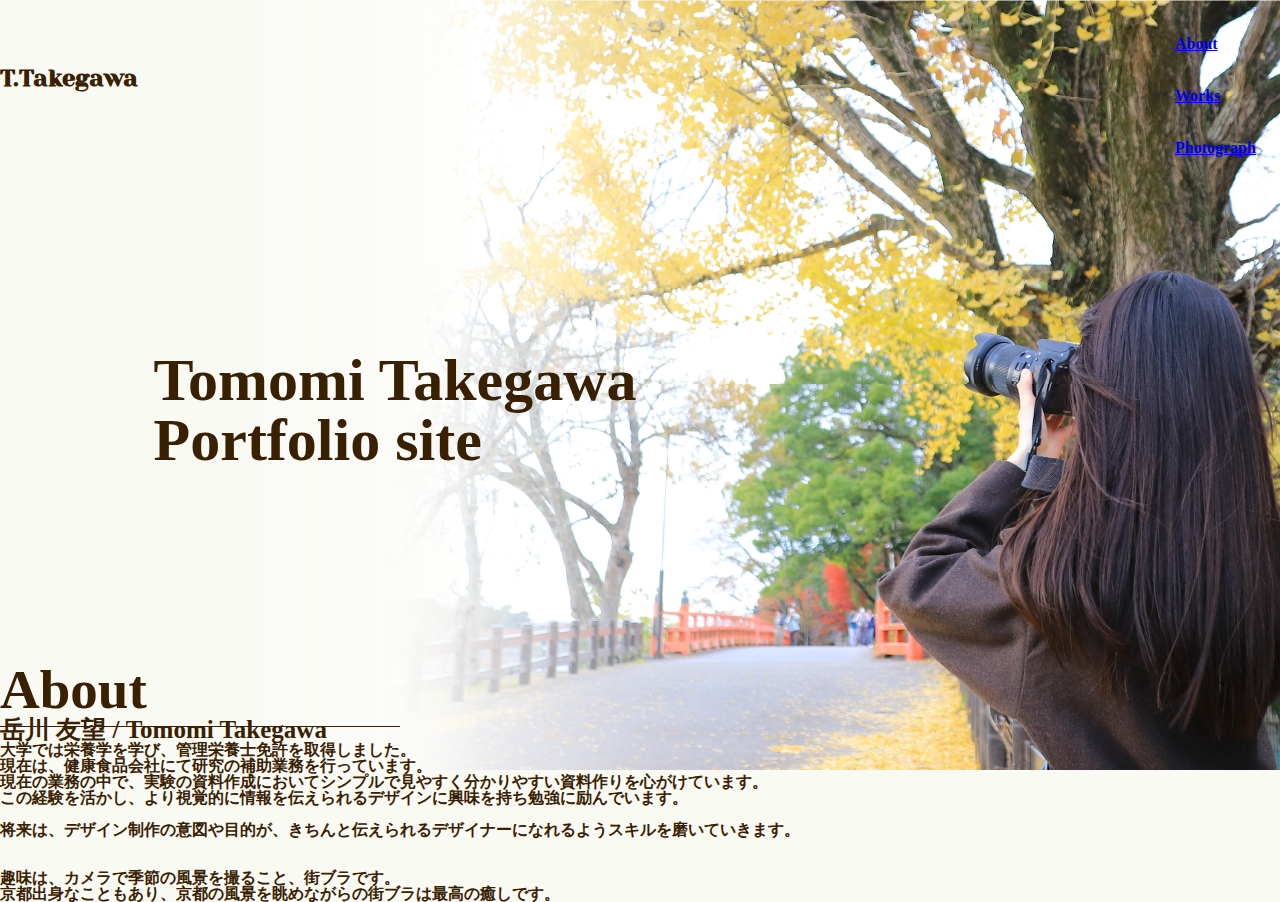
==== portfolio_takegawa/index.html @ a5653e6d "ポートフォリオ1" ====
<!DOCTYPE html>
<html lang="ja">

<head>
    <meta charset="UTF-8">
    <meta name="viewport" content="width=device-width, initial-scale=1.0">
    <title>portfolio</title>
    <link rel="stylesheet" href="css/common.css">
    <link rel="stylesheet" href="css/style.css">

</head>

<body>
    <header>
        <div class="header_wrap">
            <div class="header_logo">T.Takegawa</div>
            <nav class="pc_nav">
                <ul>
                    <li><a href="about.html">About</a></li>
                    <li><a href="works.html">Works</a></li>
                    <li><a href="photograph.html">Photograph</a></li>
                </ul>
            </nav>
        </div>


        <div><img src="images/top.png" alt="ファーストビュー"></div>

        <h1>Tomomi Takegawa<br>
            Portfolio site</h1>
    </header>

    <main>
        <div class="about">
            <section class="section">
                <h2 class="heading">About</h2>
            </section>

            <h3>岳川 友望 / Tomomi Takegawa</h3>
            <p class="about_read">大学では栄養学を学び、管理栄養士免許を取得しました。<br>
                現在は、健康食品会社にて研究の補助業務を行っています。<br>
                現在の業務の中で、実験の資料作成においてシンプルで見やすく分かりやすい資料作りを心がけています。<br>
                この経験を活かし、より視覚的に情報を伝えられるデザインに興味を持ち勉強に励んでいます。<br>
                <br>
                将来は、デザイン制作の意図や目的が、きちんと伝えられるデザイナーになれるようスキルを磨いていきます。<br>
                <br>
                <br>
                趣味は、カメラで季節の風景を撮ること、街ブラです。<br>
                京都出身なこともあり、京都の風景を眺めながらの街ブラは最高の癒しです。
            </p>
        </div>

    </main>

    <footer>

    </footer>


</body>

</html>
---- portfolio_takegawa/css/common.css ----
@charset "utf-8";
@import url("https://fonts.googleapis.com/css2?family=Shippori+Mincho:wght@600;800&family=Yeseva+One&display=swap");

/* cssリセット */

/*利用するタグによってこちらの内容は増やす*/

html,
body,
head,
h1,
h2,
h3,
p,
dl,
dt,
dd,
ul,
li {
  margin: 0;
  padding: 0;
  line-height: 1;
  /*デフォルトの文字色、font-familyを予め当てておく*/
  color: #392100;
  font-family: "游明朝", YuMincho, "Hiragino Mincho ProN W3",
    "ヒラギノ明朝 ProN W3", "Hiragino Mincho ProN", "HG明朝E", "ＭＳ Ｐ明朝",
    "ＭＳ 明朝", serif;
  font-feature-settings: "palt";
}
---- portfolio_takegawa/css/style.css ----
@charset "utf-8";

@media screen and (max-width: 767px) {
  .header_logo {
    display: block;
    padding: 10px;
  }
}

/* 共通 */
body {
  background: #fafaf5;
  font-family: "Shippori Mincho", serif;
  font-weight: 600;
}

/* ヘッダー */
.header_wrap {
  display: flex;
  justify-content: space-between;
  align-items: center;
  position: absolute;
  top: 0;
  left: 0;
  width: 100%;
  box-sizing: border-box;
}

.header_logo {
  font-family: "Yeseva One", cursive;
  font-size: 24px;
}

.pc_nav {
  display: flex;
  justify-content: flex-end;
}

.pc_nav ul li {
  display: flex;
  min-width: 105px;
  font-size: 16px;
  color: #392100;
  margin-top: 36px;
  list-style: none;
  margin-left: 36px;
}

h1 {
  /*font-size: 30px, 9vw, 60px;*/
  font-size: 60px;
  font-weight: 800;
  margin-top: -33%;
  margin-right: 15%;
  margin-bottom: 15%;
  margin-left: 12%;
}

/*main*/
.section {
  position: relative;
}

h2 {
  font-size: 55px;
  font-weight: 800;
  position: relative;
  max-width: 1300px;
  margin: 40px auto 0;
}
h2::before {
  content: "";
  position: absolute;
  bottom: -10px;
  left: 400px;
  display: block;
  width: 50vw;
  transform: translateX(-100%);
  height: 1px;
  background: #392100;
}

h3 {
  font-size: 25px;
}

.about_read {
  font-size: 16px;
}
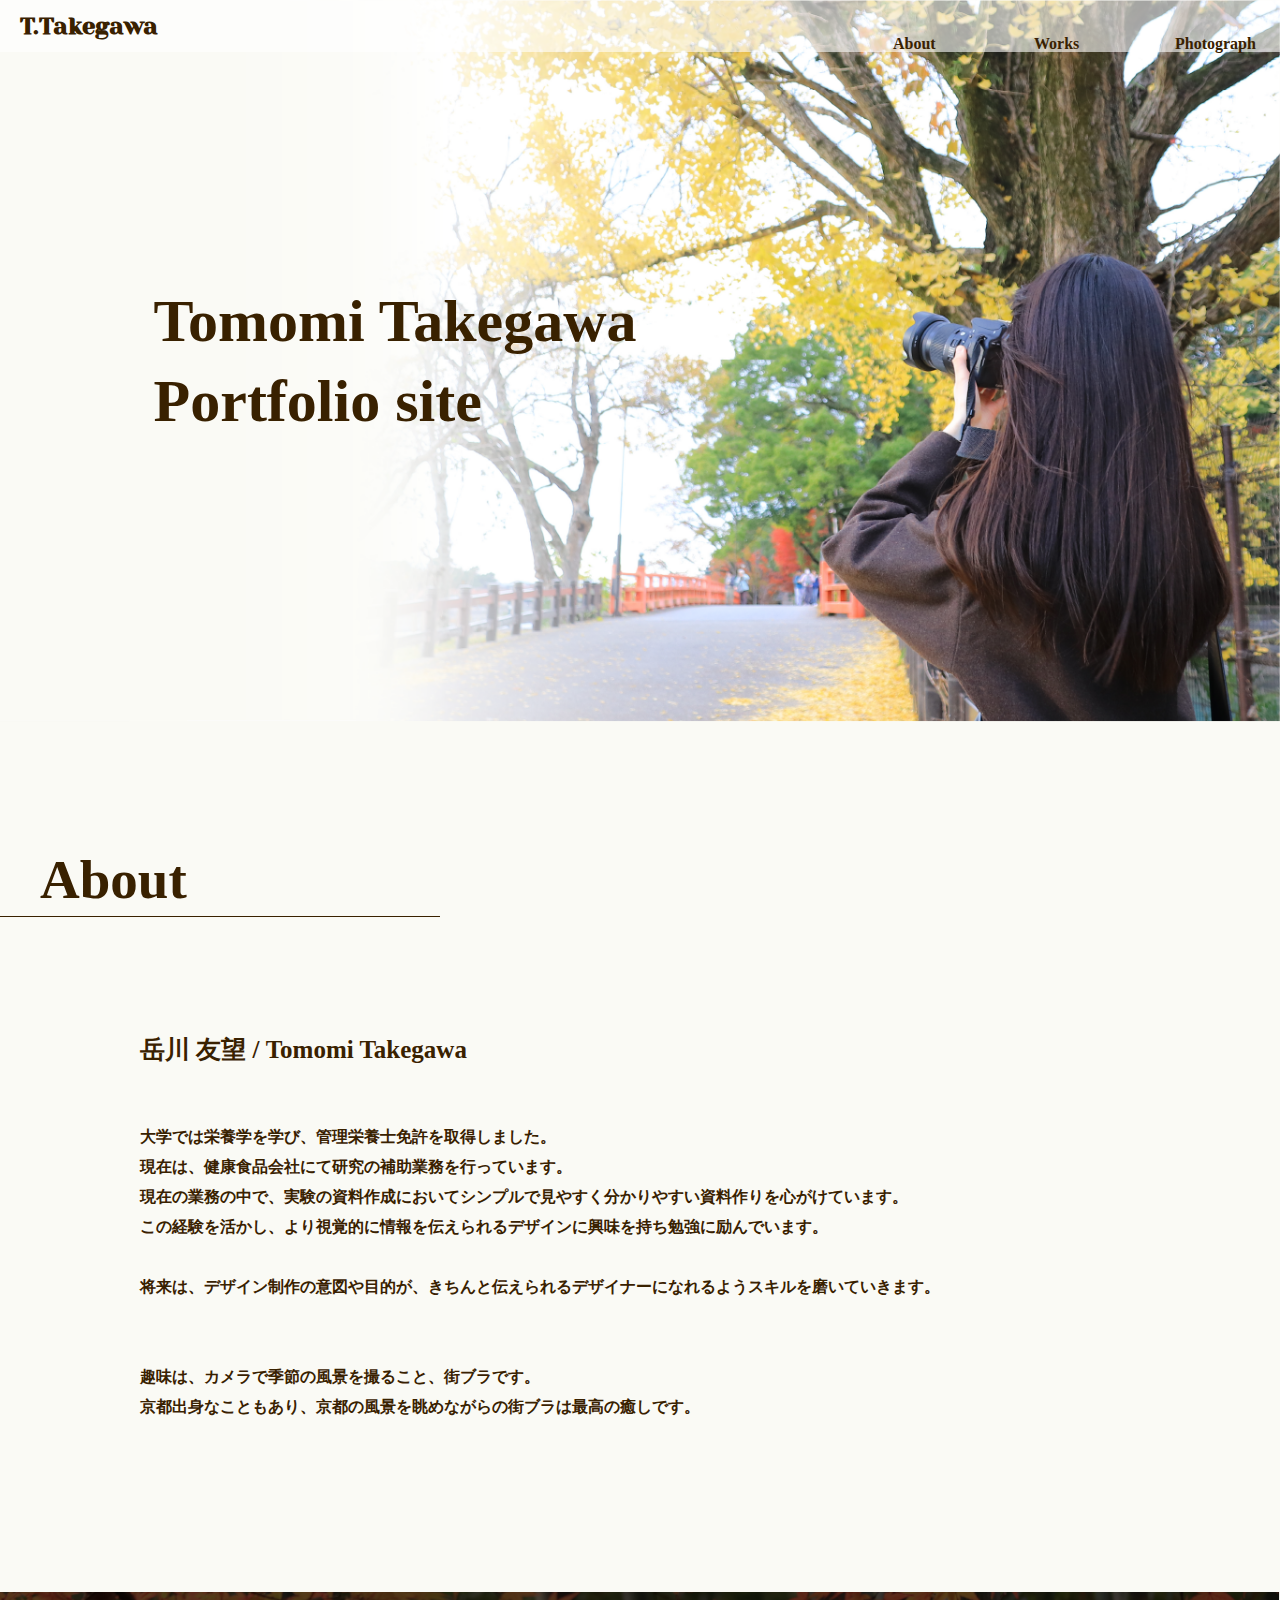
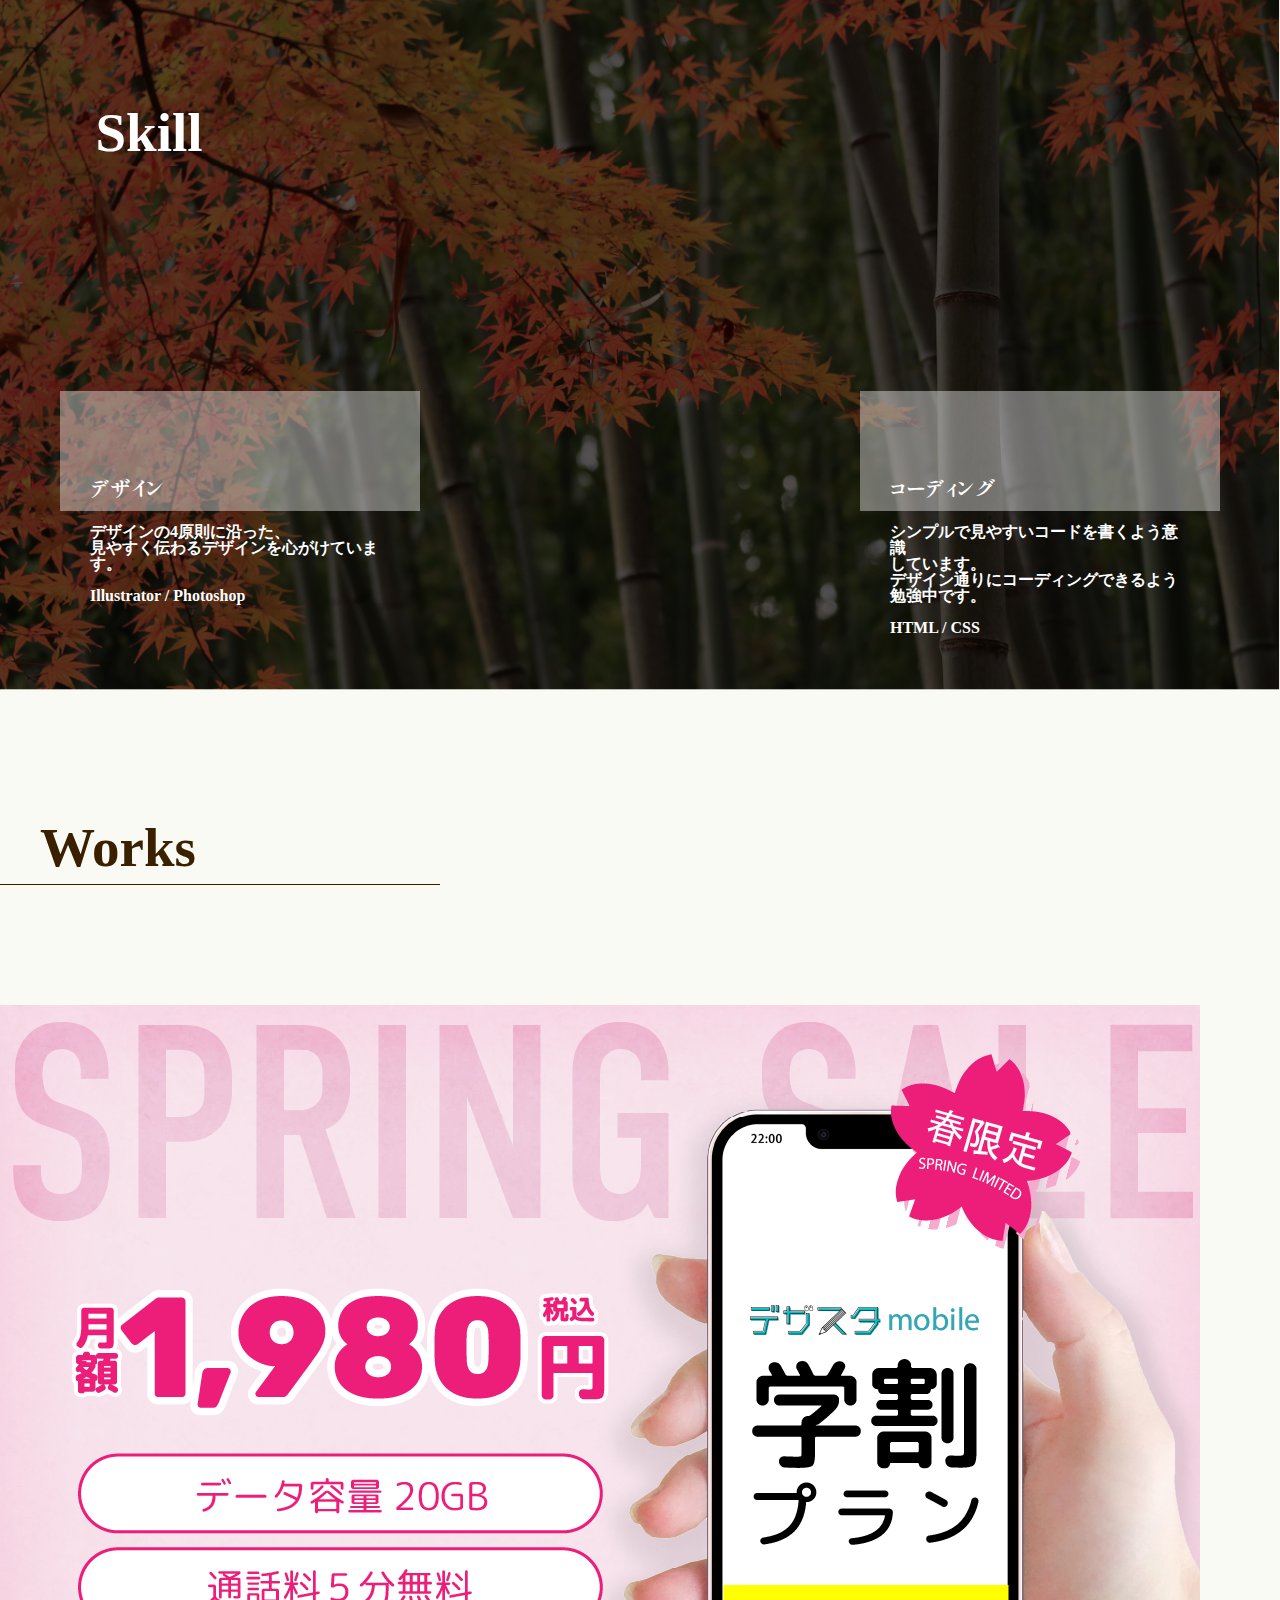
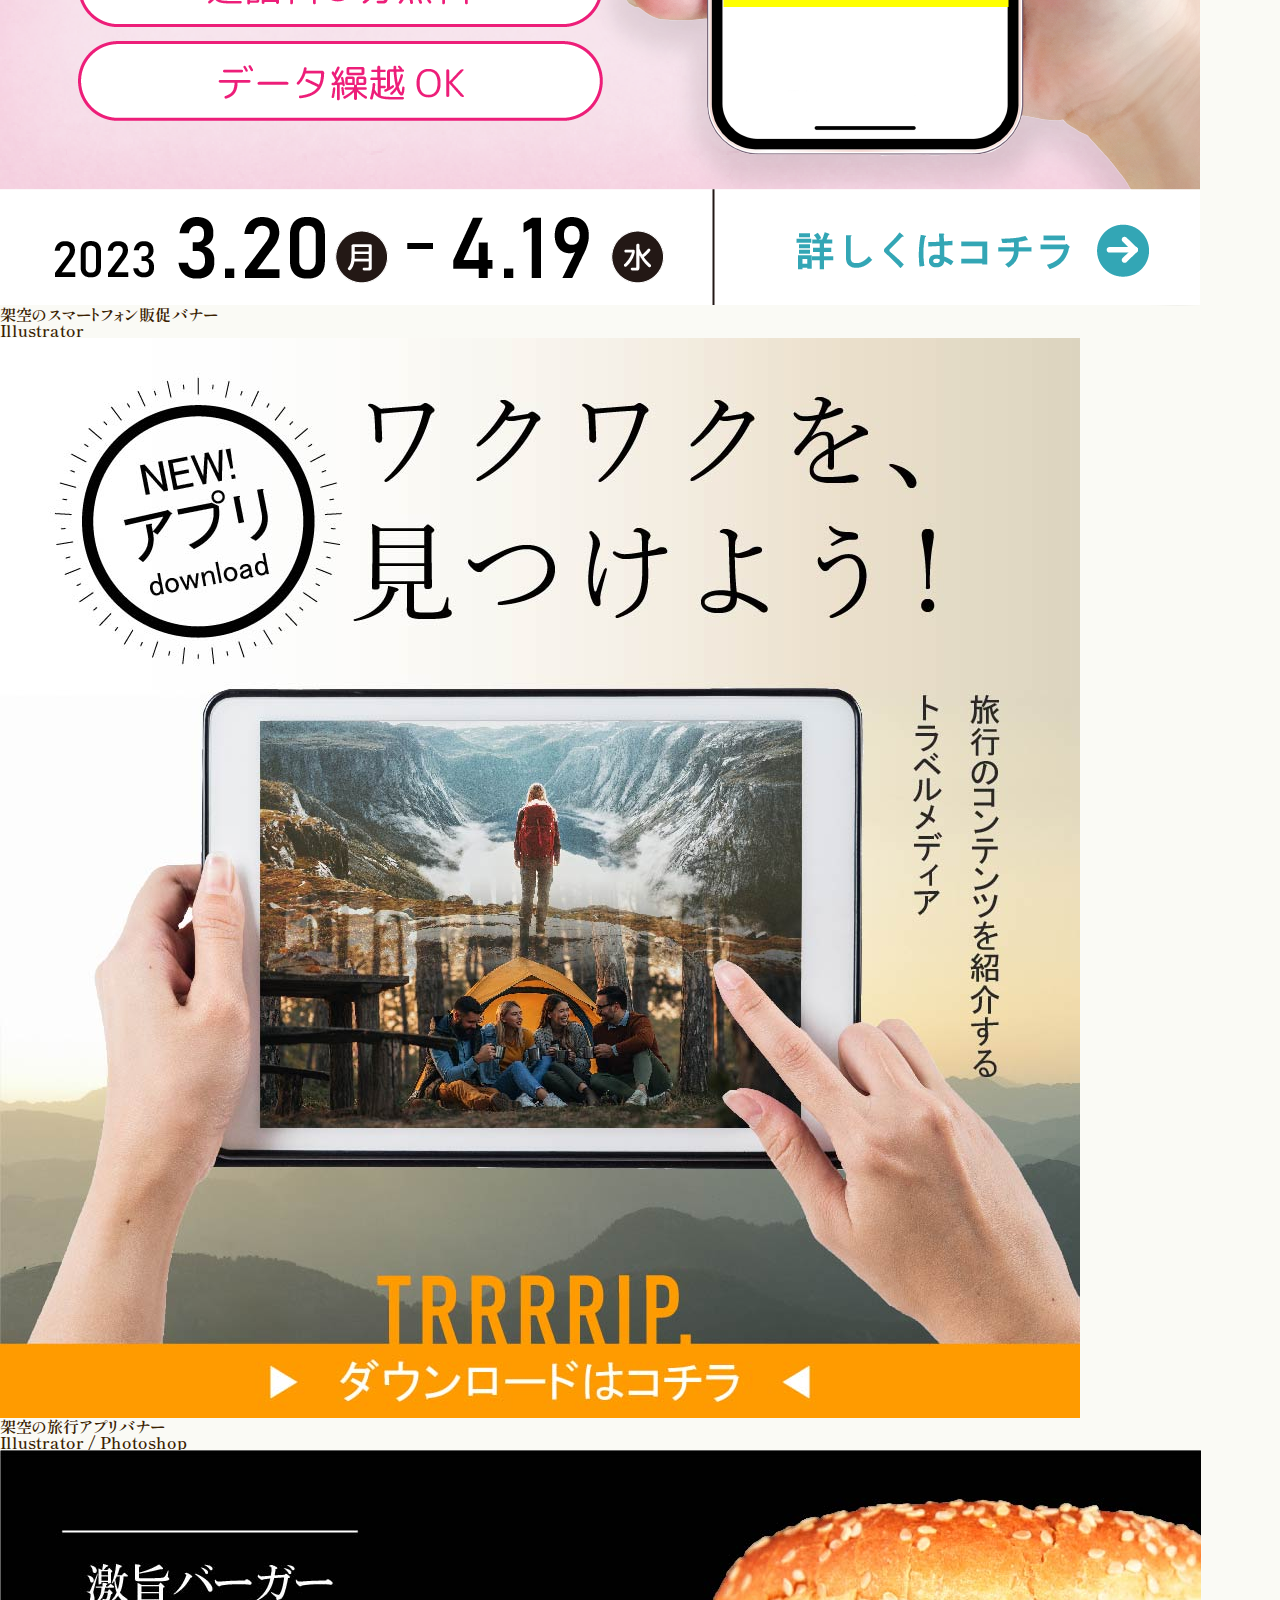
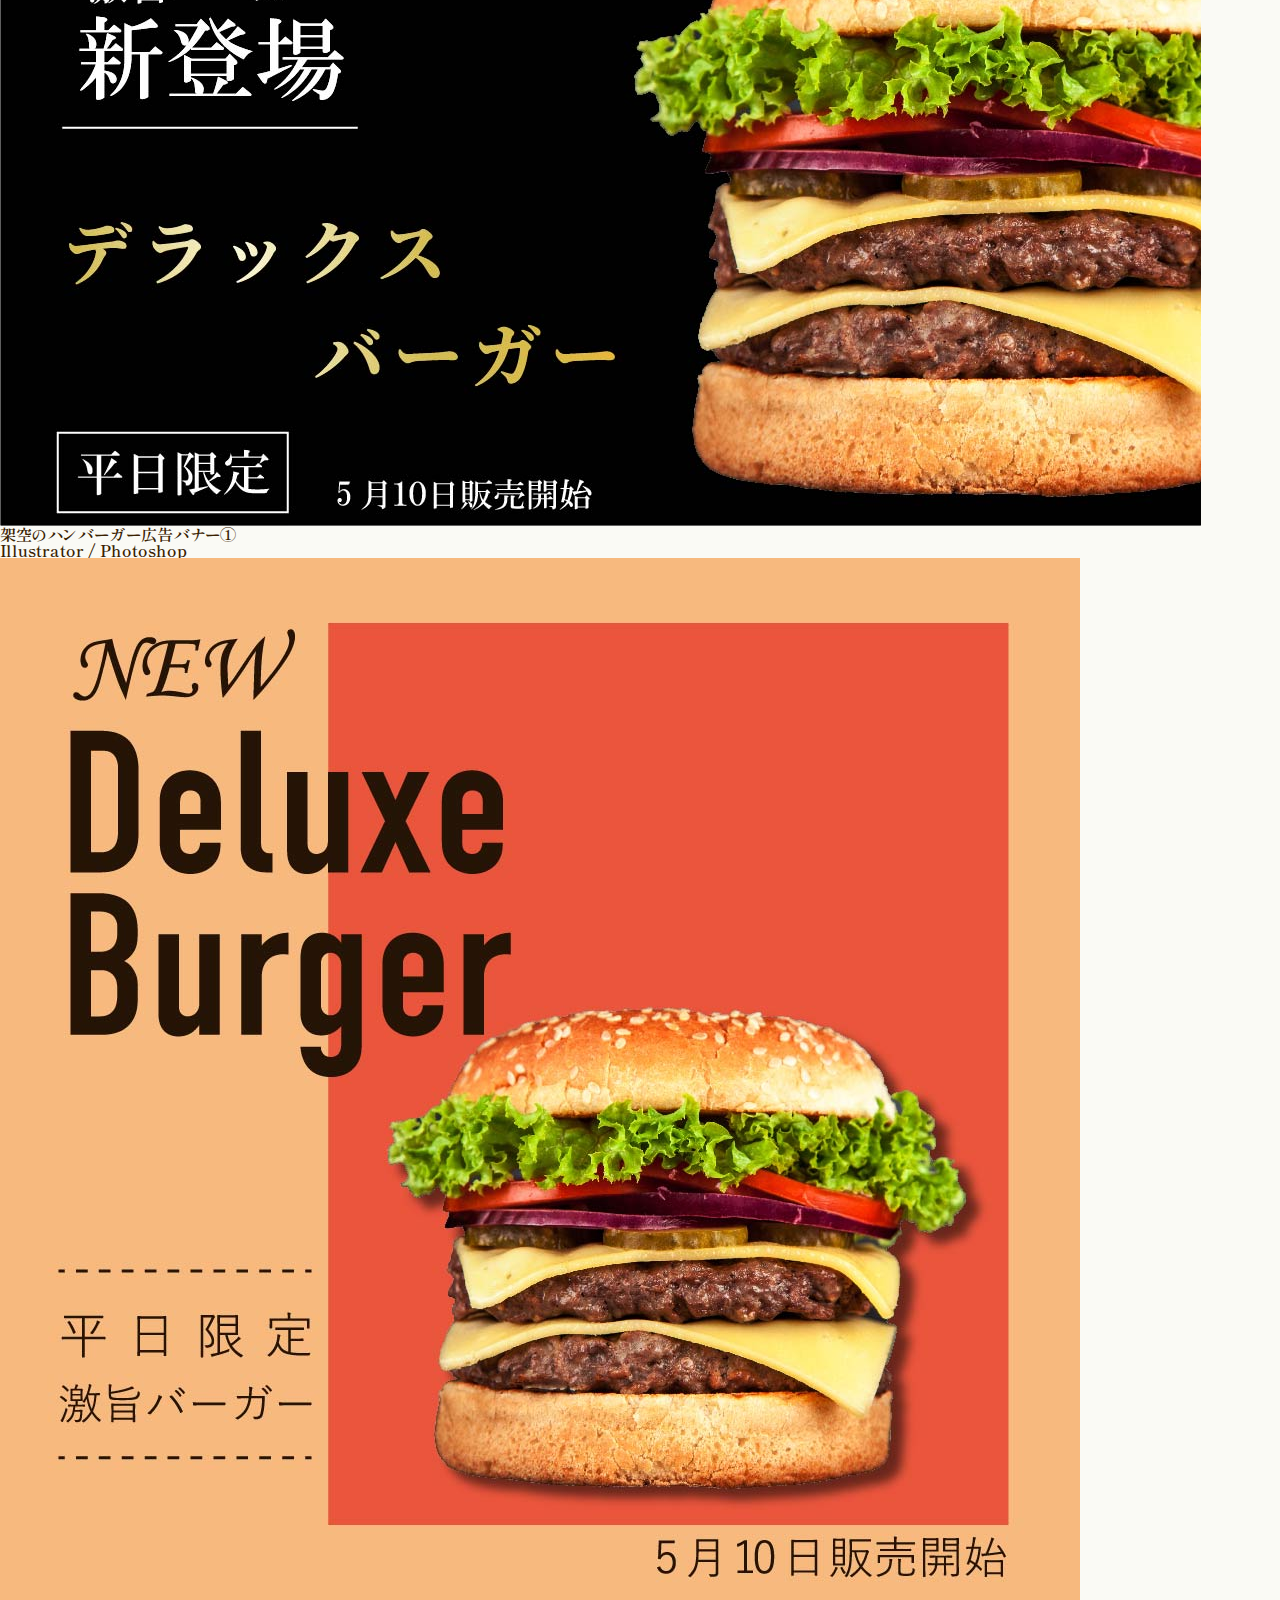
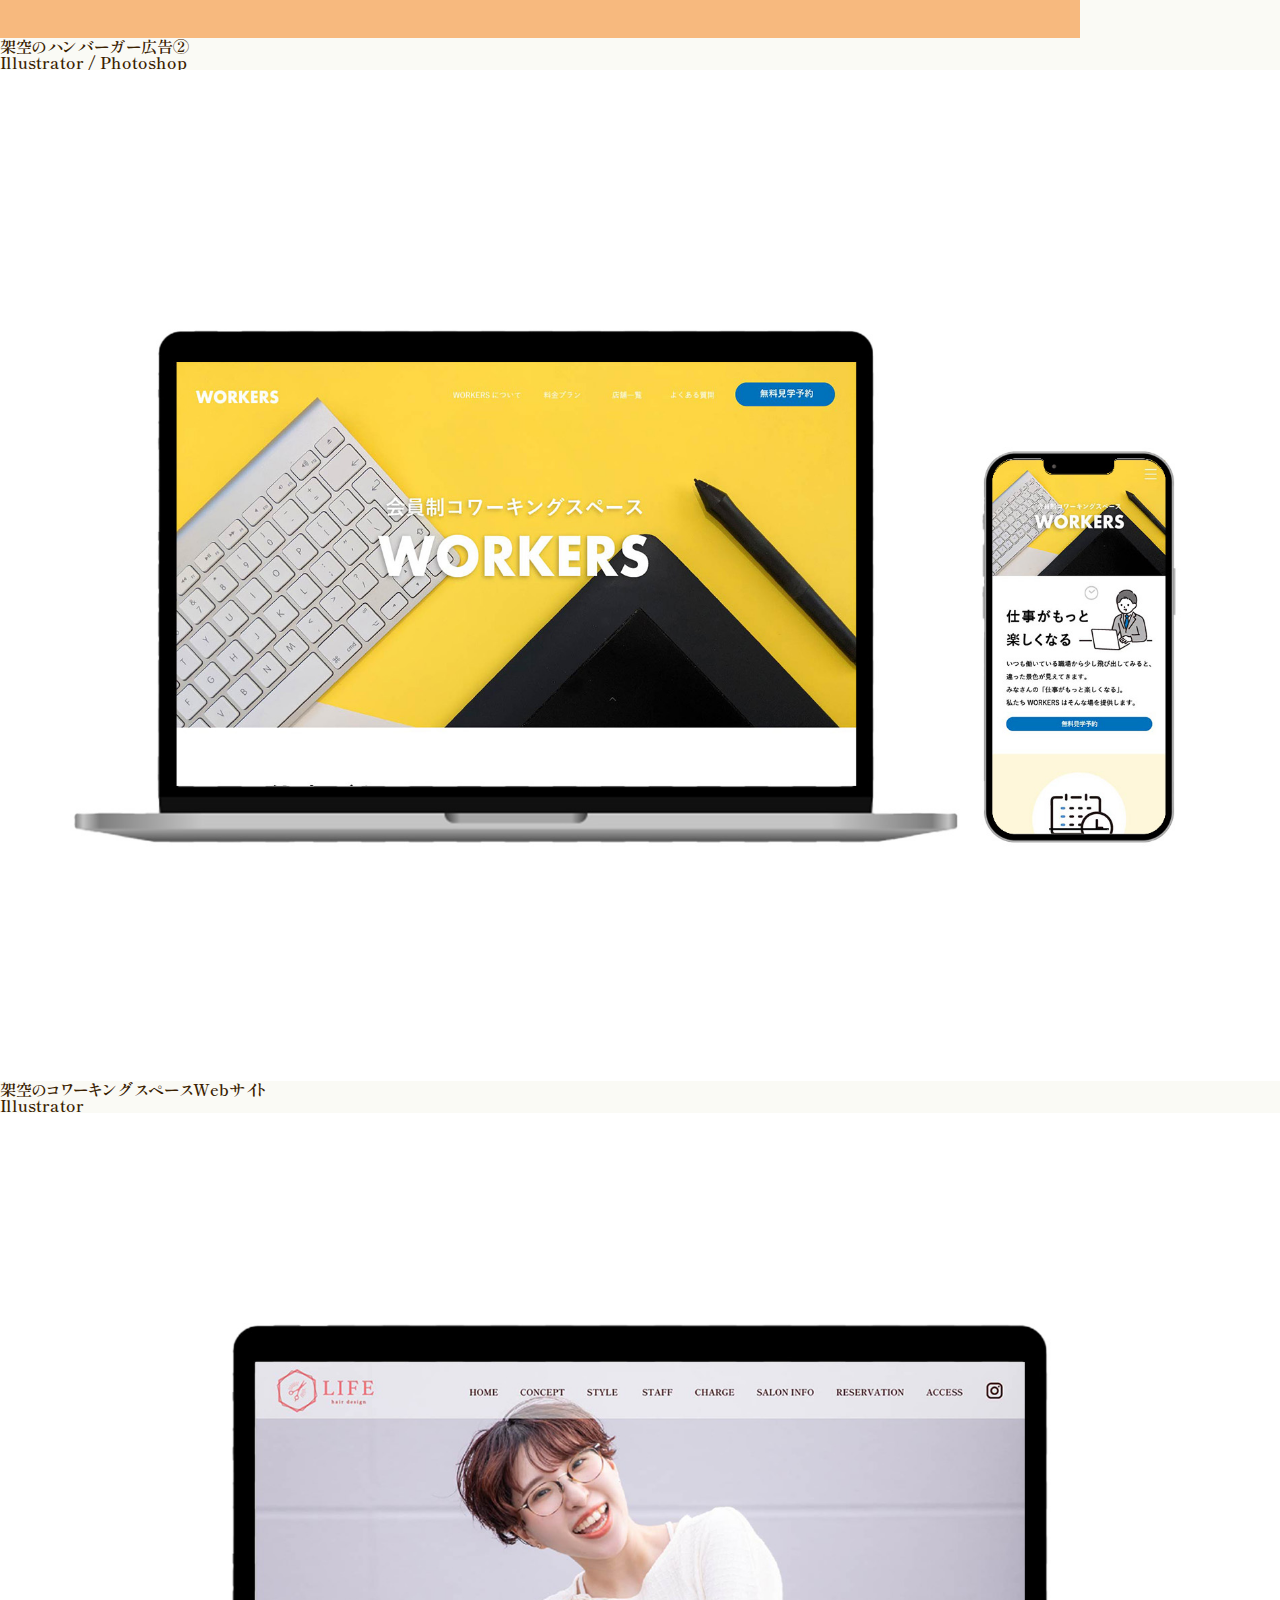
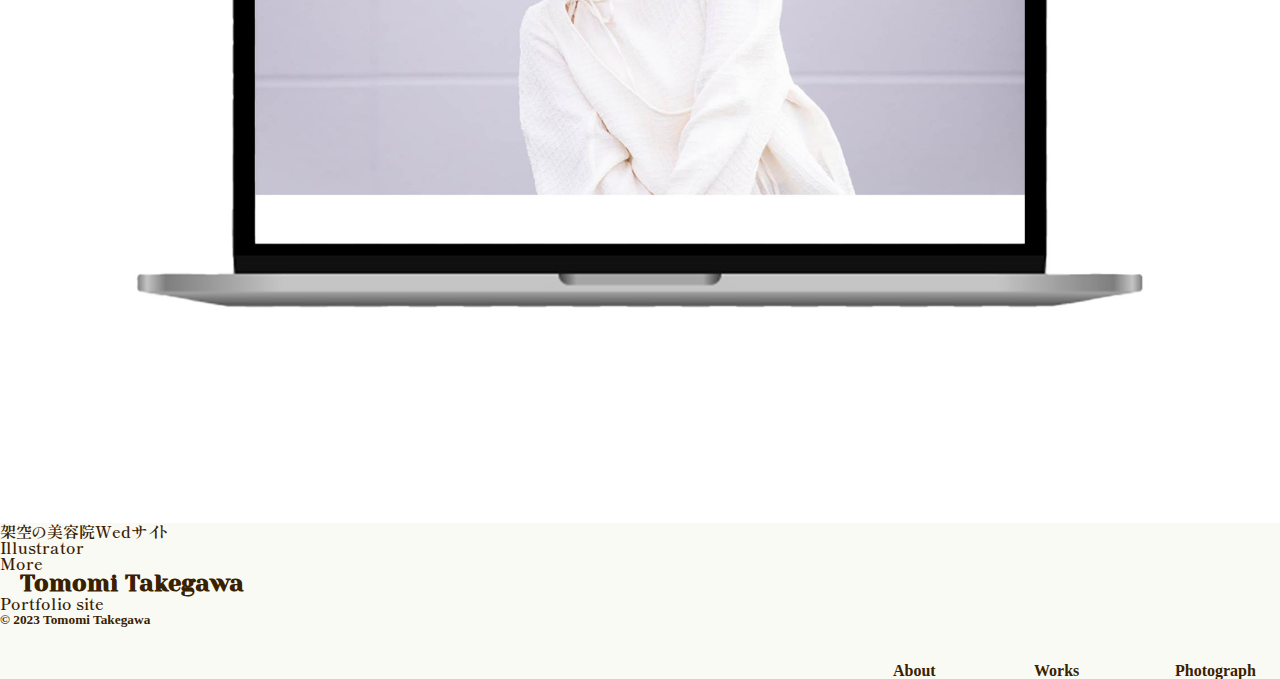
==== commit 433ca1e3: "12/21" ====
--- a/portfolio_takegawa/index.html
+++ b/portfolio_takegawa/index.html
@@ -24,35 +24,110 @@
         </div>
 
 
-        <div><img src="images/top.png" alt="ファーストビュー"></div>
 
-        <h1>Tomomi Takegawa<br>
-            Portfolio site</h1>
     </header>
 
     <main>
-        <div class="about">
-            <section class="section">
-                <h2 class="heading">About</h2>
-            </section>
+        <div class="fv">
+            <div class="fv_img"><img src="images/top.png" alt="ファーストビュー"></div>
 
-            <h3>岳川 友望 / Tomomi Takegawa</h3>
-            <p class="about_read">大学では栄養学を学び、管理栄養士免許を取得しました。<br>
-                現在は、健康食品会社にて研究の補助業務を行っています。<br>
-                現在の業務の中で、実験の資料作成においてシンプルで見やすく分かりやすい資料作りを心がけています。<br>
-                この経験を活かし、より視覚的に情報を伝えられるデザインに興味を持ち勉強に励んでいます。<br>
-                <br>
-                将来は、デザイン制作の意図や目的が、きちんと伝えられるデザイナーになれるようスキルを磨いていきます。<br>
-                <br>
-                <br>
-                趣味は、カメラで季節の風景を撮ること、街ブラです。<br>
-                京都出身なこともあり、京都の風景を眺めながらの街ブラは最高の癒しです。
-            </p>
+            <h1 class="fv_text">Tomomi Takegawa<br>
+                Portfolio site</h1>
         </div>
 
+
+        <section class="about">
+            <h2 class="heading">About</h2>
+
+            <div class="inner">
+                <h3>岳川 友望 / Tomomi Takegawa</h3>
+                <p class="about_read">大学では栄養学を学び、管理栄養士免許を取得しました。<br>
+                    現在は、健康食品会社にて研究の補助業務を行っています。<br>
+                    現在の業務の中で、実験の資料作成においてシンプルで見やすく分かりやすい資料作りを心がけています。<br>
+                    この経験を活かし、より視覚的に情報を伝えられるデザインに興味を持ち勉強に励んでいます。<br>
+                    <br>
+                    将来は、デザイン制作の意図や目的が、きちんと伝えられるデザイナーになれるようスキルを磨いていきます。<br>
+                    <br>
+                    <br>
+                    趣味は、カメラで季節の風景を撮ること、街ブラです。<br>
+                    京都出身なこともあり、京都の風景を眺めながらの街ブラは最高の癒しです。
+                </p>
+            </div>
+        </section>
+
+        <section class="skill_img"><img src="images/skill.png" alt="Skill画像">
+            <p class="skill_text">Skill</p>
+            <div class="boxwrap">
+                <div class="wrap_pattern1">
+                    <h4>デザイン</h4>
+                    <p class="skill_design">
+                        デザインの4原則に沿った、<br>
+                        見やすく伝わるデザインを心がけています。<br>
+                        <br>
+                        Illustrator / Photoshop
+                    </p>
+                </div>
+
+                <div class="wrap_pattern2">
+                    <h4>コーディング</h4>
+                    <p class="skill_coding">
+                        シンプルで見やすいコードを書くよう意識<br>
+                        しています。<br>
+                        デザイン通りにコーディングできるよう<br>
+                        勉強中です。<br>
+                        <br>
+                        HTML / CSS
+                    </p>
+                </div>
+            </div>
+        </section>
+
+        <section class="works">
+            <h2 class="heading">Works</h2>
+            <div class="banner">
+                <img src="images/kadai1_smartphone.png" alt="架空のスマートフォン販促バナー">
+                <div>架空のスマートフォン販促バナー</div>
+                <div>Illustrator</div>
+
+                <img src="images/kadai2_TRRRRIP.jpg" alt="架空の旅行アプリバナー">
+                <div>架空の旅行アプリバナー</div>
+                <div>Illustrator / Photoshop</div>
+
+                <img src="images/kadai3_rich.jpg" alt="架空のハンバーガー広告バナーrich">
+                <div>架空のハンバーガー広告バナー①</div>
+                <div>Illustrator / Photoshop</div>
+
+                <img src="images/kadai3_pop.jpg" alt="架空のハンバーガー広告バナーpop">
+                <div>架空のハンバーガー広告②</div>
+                <div>Illustrator / Photoshop</div>
+
+                <img src="images/mock-up_works4.jpg" alt="架空のコワーキングスペースWebサイト">
+                <div>架空のコワーキングスペースWebサイト</div>
+                <div>Illustrator</div>
+
+                <img src="images/mock-up_works5.jpg" alt="架空の美容院サイト">
+                <div>架空の美容院Wedサイト</div>
+                <div>Illustrator</div>
+
+                <a class="button" href="works.html">More</a>
+            </div>
+        </section>
     </main>
 
     <footer>
+        <div class="footer_wrap">
+            <div class="header_logo">Tomomi Takegawa</div>
+            <div>Portfolio site</div>
+            <p><small>&copy; 2023 Tomomi Takegawa</small></p>
+        </div>
+
+        <nav class="pc_nav">
+            <ul>
+                <li><a href="about.html">About</a></li>
+                <li><a href="works.html">Works</a></li>
+                <li><a href="photograph.html">Photograph</a></li>
+            </ul>
+        </nav>
 
     </footer>
 
--- a/portfolio_takegawa/css/common.css
+++ b/portfolio_takegawa/css/common.css
@@ -27,3 +27,79 @@
     "ＭＳ 明朝", serif;
   font-feature-settings: "palt";
 }
+
+a {
+  /*下線を消す*/
+  text-decoration: none;
+  /*色をけす*/
+  color: inherit;
+}
+
+ul {
+  list-style: none;
+}
+
+img {
+  max-width: 100%;
+  vertical-align: bottom;
+  border: none;
+}
+
+@media screen and (max-width: 767px) {
+  .header_logo {
+    display: block;
+    padding: 10px;
+  }
+}
+
+/* 共通 */
+body {
+  background: #fafaf5;
+  font-family: "Shippori Mincho", serif;
+  font-weight: 600;
+}
+
+/* ヘッダー */
+.header_wrap {
+  display: flex;
+  justify-content: space-between;
+  align-items: center;
+  position: absolute;
+  top: 0;
+  left: 0;
+  width: 100%;
+  box-sizing: border-box;
+  z-index: 99;
+  background: rgba(255, 255, 255, 0.6);
+}
+
+.header_logo {
+  font-family: "Yeseva One", cursive;
+  font-size: 24px;
+  margin-left: 20px;
+}
+
+.pc_nav ul {
+  display: flex;
+  justify-content: flex-end;
+}
+
+.pc_nav ul li {
+  display: flex;
+  min-width: 105px;
+  font-size: 16px;
+  color: #392100;
+  margin-top: 36px;
+  list-style: none;
+  margin-left: 36px;
+}
+
+.heading {
+  max-width: 1100px;
+  margin: 130px auto;
+}
+
+.inner {
+  max-width: 1000px;
+  margin: 0 auto;
+}
--- a/portfolio_takegawa/css/style.css
+++ b/portfolio_takegawa/css/style.css
@@ -1,64 +1,27 @@
 @charset "utf-8";
-
-@media screen and (max-width: 767px) {
-  .header_logo {
-    display: block;
-    padding: 10px;
-  }
-}
-
-/* 共通 */
-body {
-  background: #fafaf5;
-  font-family: "Shippori Mincho", serif;
-  font-weight: 600;
-}
-
-/* ヘッダー */
-.header_wrap {
-  display: flex;
-  justify-content: space-between;
-  align-items: center;
-  position: absolute;
-  top: 0;
-  left: 0;
-  width: 100%;
-  box-sizing: border-box;
-}
-
-.header_logo {
-  font-family: "Yeseva One", cursive;
-  font-size: 24px;
-}
-
-.pc_nav {
-  display: flex;
-  justify-content: flex-end;
-}
-
-.pc_nav ul li {
-  display: flex;
-  min-width: 105px;
-  font-size: 16px;
-  color: #392100;
-  margin-top: 36px;
-  list-style: none;
-  margin-left: 36px;
-}
-
-h1 {
-  /*font-size: 30px, 9vw, 60px;*/
-  font-size: 60px;
-  font-weight: 800;
-  margin-top: -33%;
-  margin-right: 15%;
-  margin-bottom: 15%;
-  margin-left: 12%;
-}
 
 /*main*/
 .section {
   position: relative;
+}
+
+.fv {
+  position: relative;
+}
+
+.fv_img img {
+  width: 100%;
+}
+
+.fv_text {
+  position: absolute;
+  top: 50%;
+  transform: translateY(-50%);
+  font-size: clamp(30px, 6vw, 60px);
+  font-weight: 800;
+  margin-right: 15%;
+  margin-left: 12%;
+  line-height: 80px;
 }
 
 h2 {
@@ -80,10 +43,80 @@
   background: #392100;
 }
 
+.heading {
+  margin-left: 40px;
+}
+
+/*Skill*/
+.skill_text {
+  font-size: 55px;
+  font-weight: 800;
+  position: absolute;
+  transform: translate(-50%, -50%);
+  top: 20%;
+  right: 80%;
+  color: #fff;
+}
+
+.wrap_pattern1 {
+  position: absolute;
+  top: 50%;
+  bottom: 50%;
+  left: 60px;
+}
+
+.wrap_pattern2 {
+  position: absolute;
+  top: 50%;
+  bottom: 50%;
+  right: 60px;
+}
+
 h3 {
+  font-weight: 800;
   font-size: 25px;
+  margin-bottom: 60px;
 }
 
 .about_read {
   font-size: 16px;
+  line-height: 30px;
+  margin-bottom: 17%;
 }
+
+.wrap_pattern1 {
+  margin: 50px auto;
+  width: 300px;
+  padding: 60px 30px;
+  border: 0px solid #ddd;
+  background-color: #fff;
+  background: rgba(255, 255, 255, 0.4);
+}
+
+.wrap_pattern2 {
+  margin: 50px auto;
+  width: 300px;
+  padding: 60px 30px;
+  border: 0px solid #ddd;
+  background-color: #fff;
+  background: rgba(255, 255, 255, 0.4);
+}
+
+h4 {
+  color: #fff;
+  font-size: 20px;
+}
+
+.skill_design {
+  color: #fff;
+}
+
+.skill_coding {
+  color: #fff;
+}
+
+.skill_img {
+  position: relative;
+}
+
+/*works*/
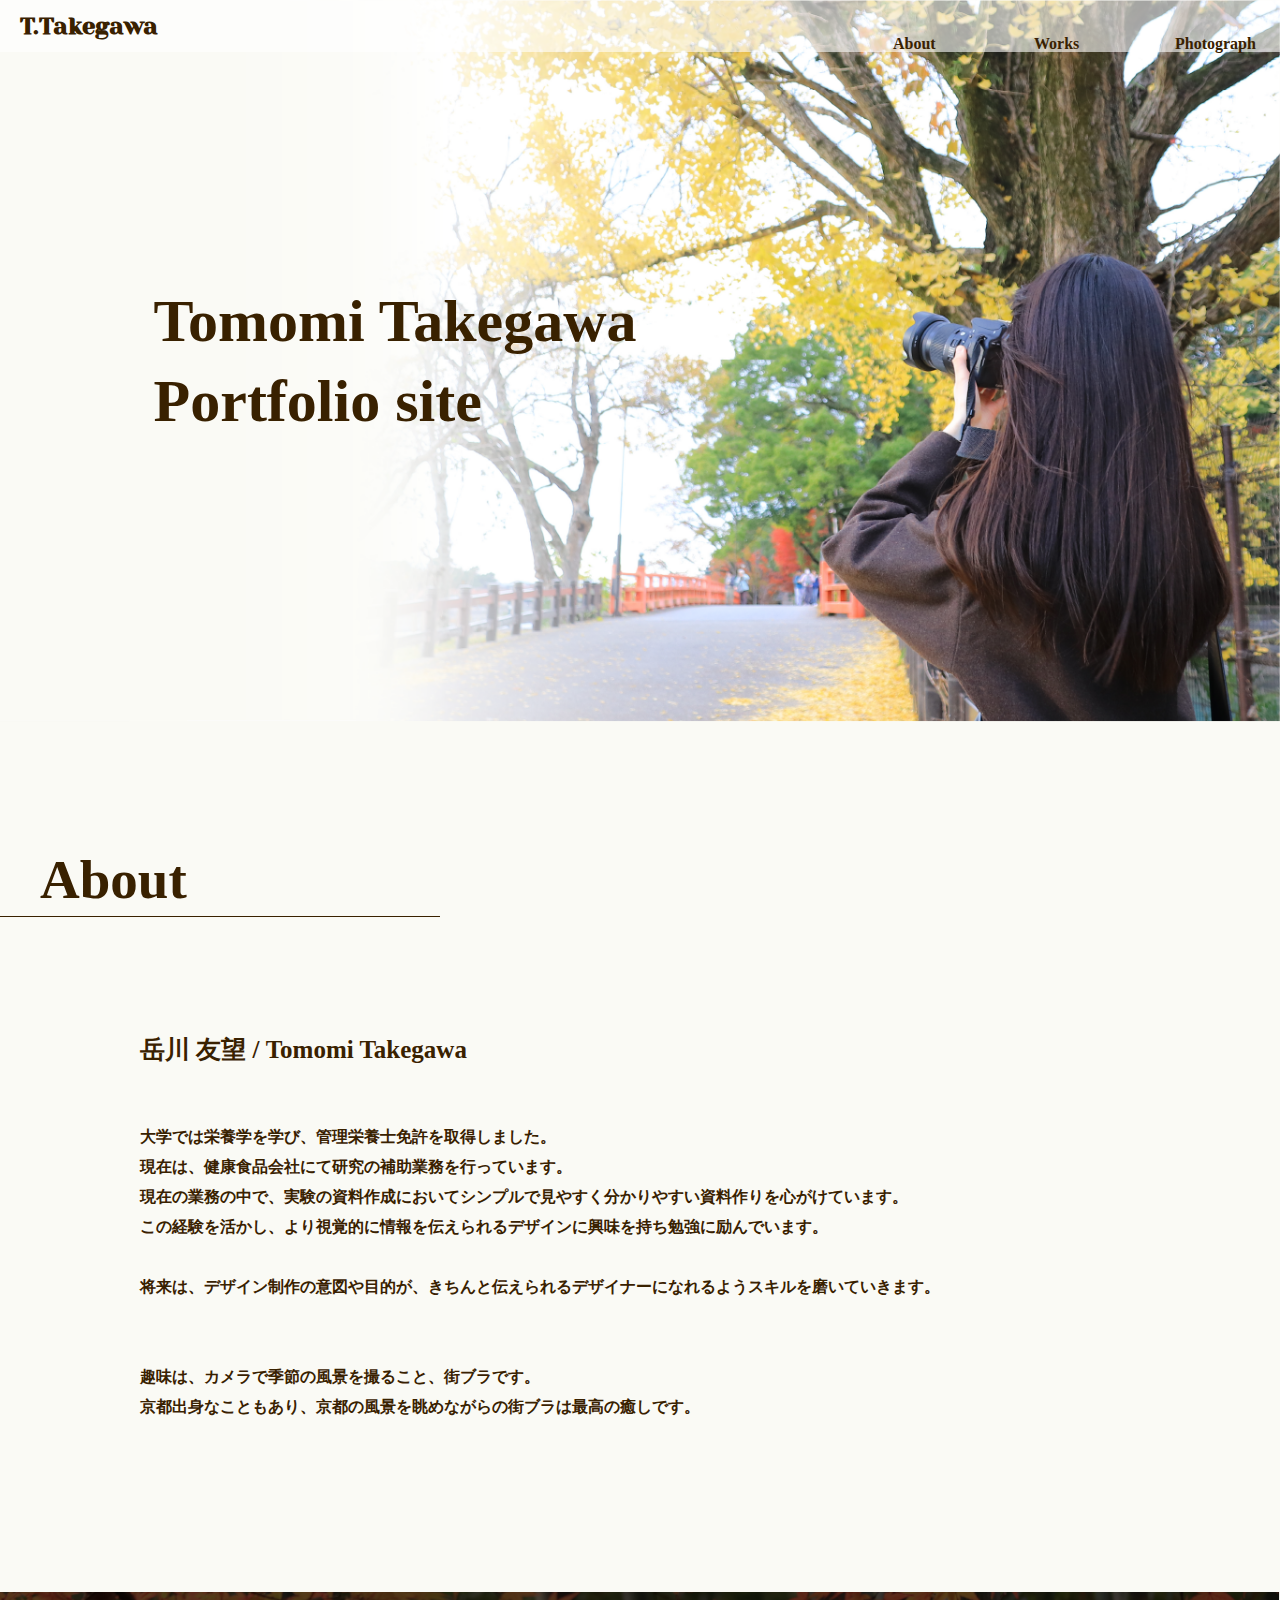
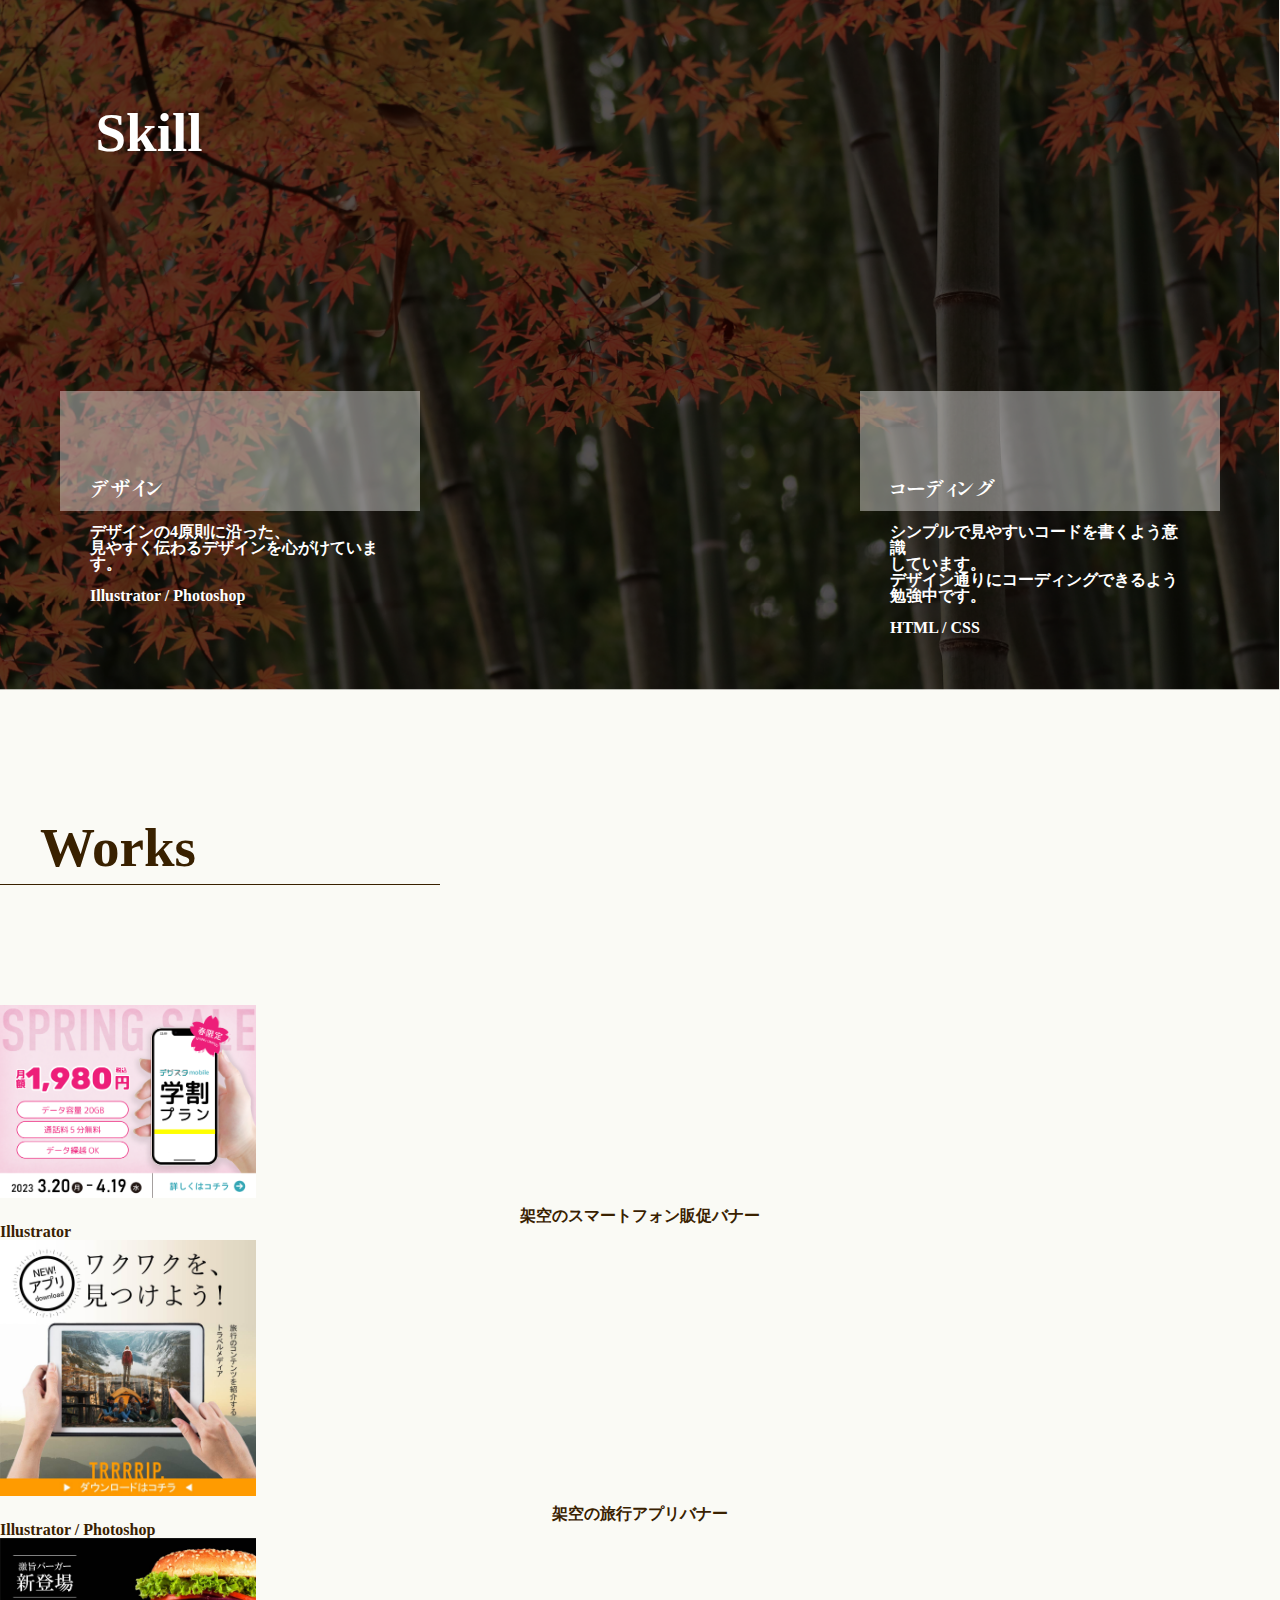
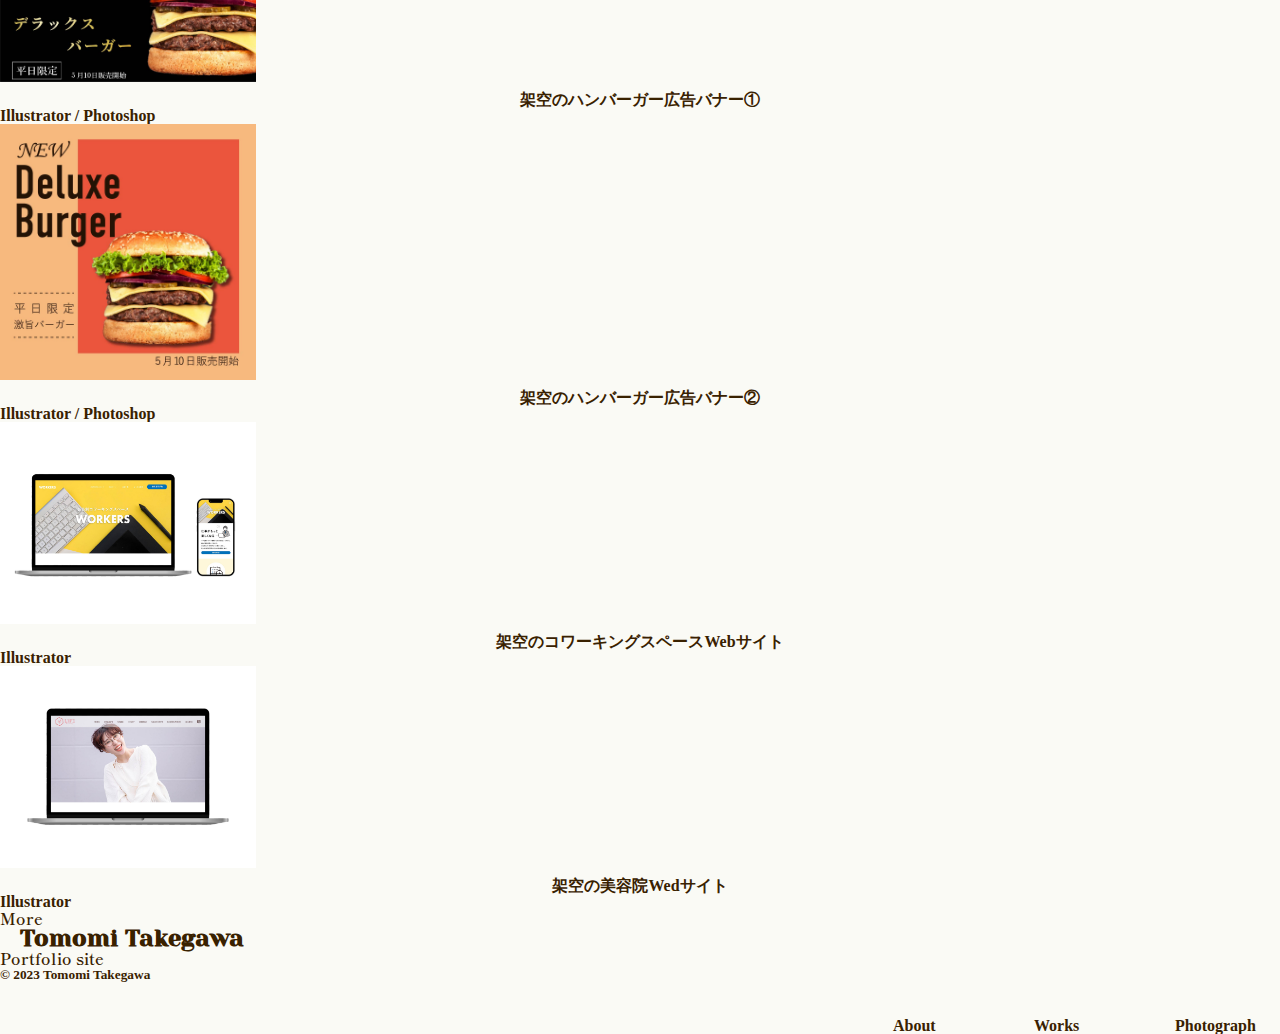
==== commit f60fd05d: "12/21 2nd" ====
--- a/portfolio_takegawa/index.html
+++ b/portfolio_takegawa/index.html
@@ -86,28 +86,28 @@
             <h2 class="heading">Works</h2>
             <div class="banner">
                 <img src="images/kadai1_smartphone.png" alt="架空のスマートフォン販促バナー">
-                <div>架空のスマートフォン販促バナー</div>
-                <div>Illustrator</div>
+                <p class="contents_text">架空のスマートフォン販促バナー</p>
+                <p class="tool">Illustrator</p>
 
                 <img src="images/kadai2_TRRRRIP.jpg" alt="架空の旅行アプリバナー">
-                <div>架空の旅行アプリバナー</div>
-                <div>Illustrator / Photoshop</div>
+                <p class="contents_text">架空の旅行アプリバナー</p>
+                <p class="tool">Illustrator / Photoshop</p>
 
                 <img src="images/kadai3_rich.jpg" alt="架空のハンバーガー広告バナーrich">
-                <div>架空のハンバーガー広告バナー①</div>
-                <div>Illustrator / Photoshop</div>
+                <p class="contents_text">架空のハンバーガー広告バナー①</p>
+                <p class="tool">Illustrator / Photoshop</p>
 
                 <img src="images/kadai3_pop.jpg" alt="架空のハンバーガー広告バナーpop">
-                <div>架空のハンバーガー広告②</div>
-                <div>Illustrator / Photoshop</div>
+                <p class="contents_text">架空のハンバーガー広告バナー②</p>
+                <p class="tool">Illustrator / Photoshop</p>
 
                 <img src="images/mock-up_works4.jpg" alt="架空のコワーキングスペースWebサイト">
-                <div>架空のコワーキングスペースWebサイト</div>
-                <div>Illustrator</div>
+                <p class="contents_text">架空のコワーキングスペースWebサイト</p>
+                <p class="tool">Illustrator</p>
 
                 <img src="images/mock-up_works5.jpg" alt="架空の美容院サイト">
-                <div>架空の美容院Wedサイト</div>
-                <div>Illustrator</div>
+                <p class="contents_text">架空の美容院Wedサイト</p>
+                <p class="tool">Illustrator</p>
 
                 <a class="button" href="works.html">More</a>
             </div>
--- a/portfolio_takegawa/css/style.css
+++ b/portfolio_takegawa/css/style.css
@@ -120,3 +120,16 @@
 }
 
 /*works*/
+.banner img {
+  max-width: 20%;
+}
+
+.contents_text {
+  margin-top: 10px;
+  text-align: center;
+}
+
+.tool {
+  font-size: ;
+  color: ;
+}
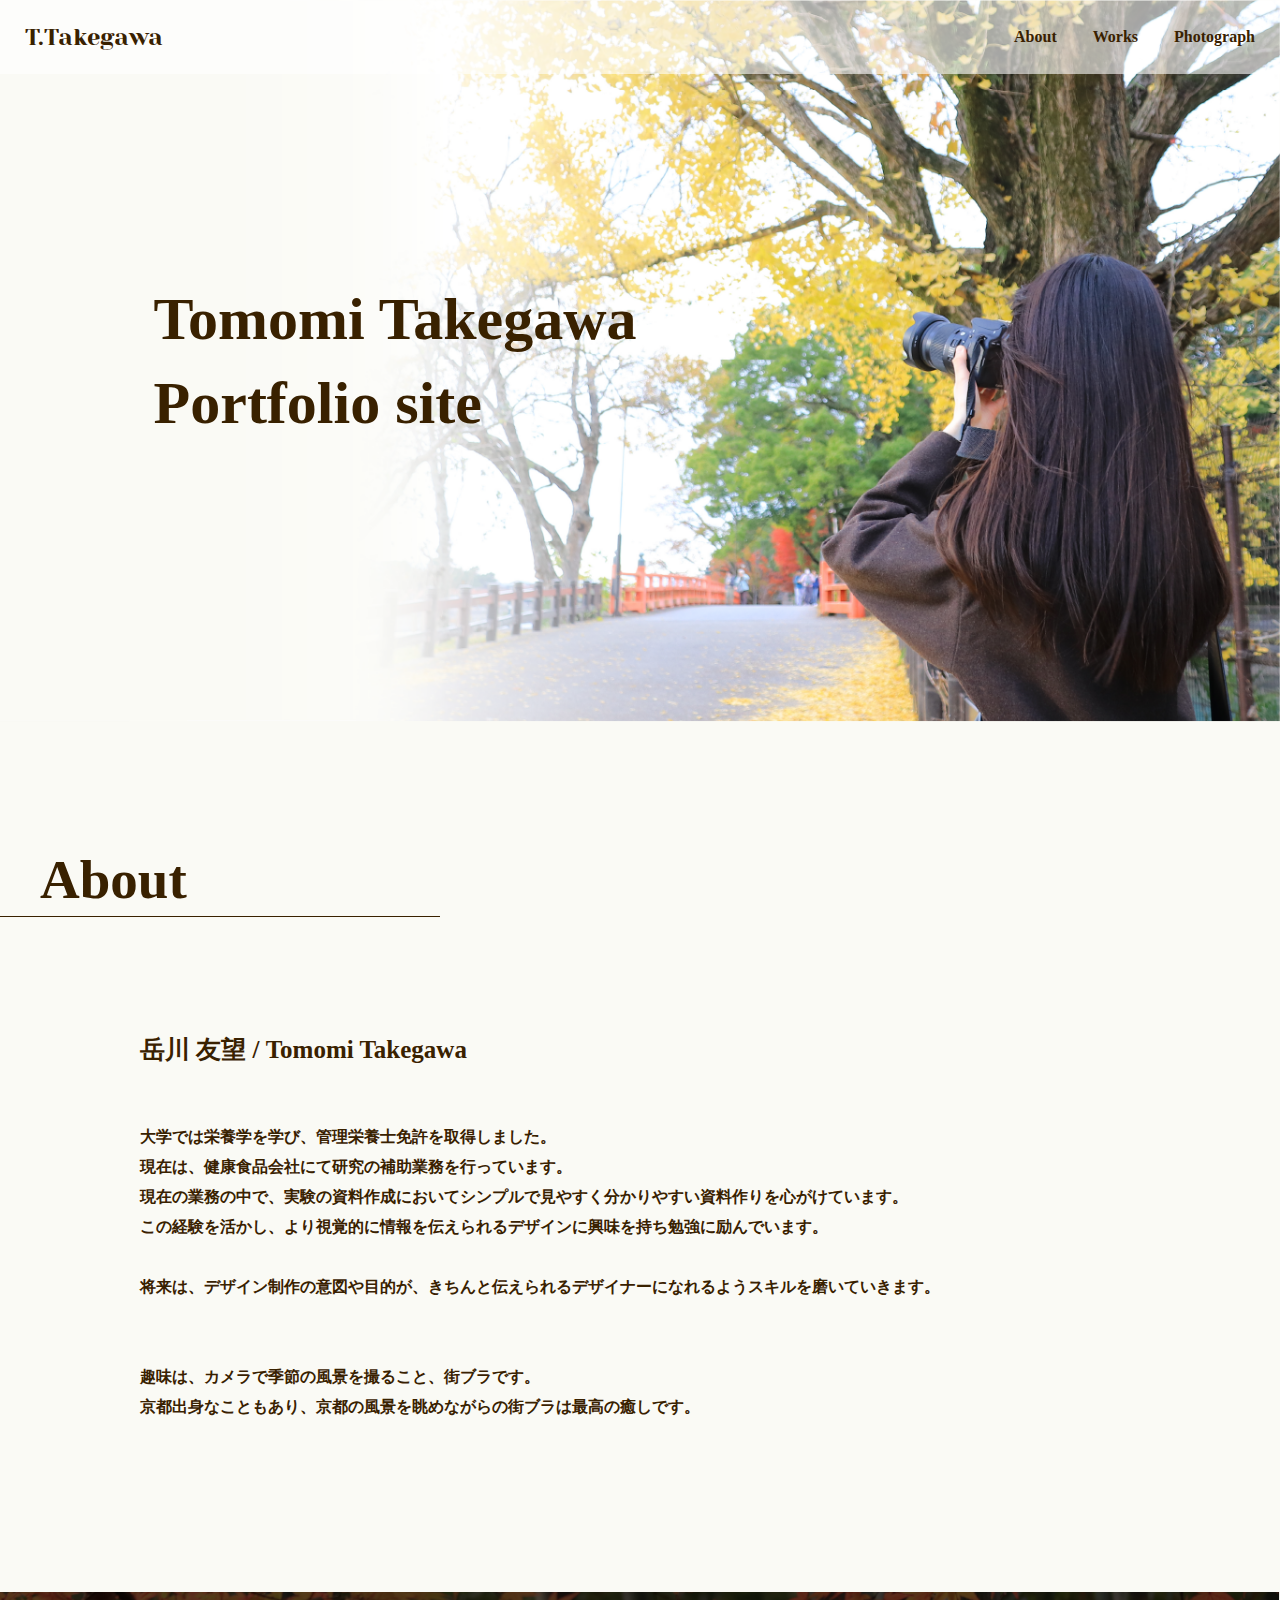
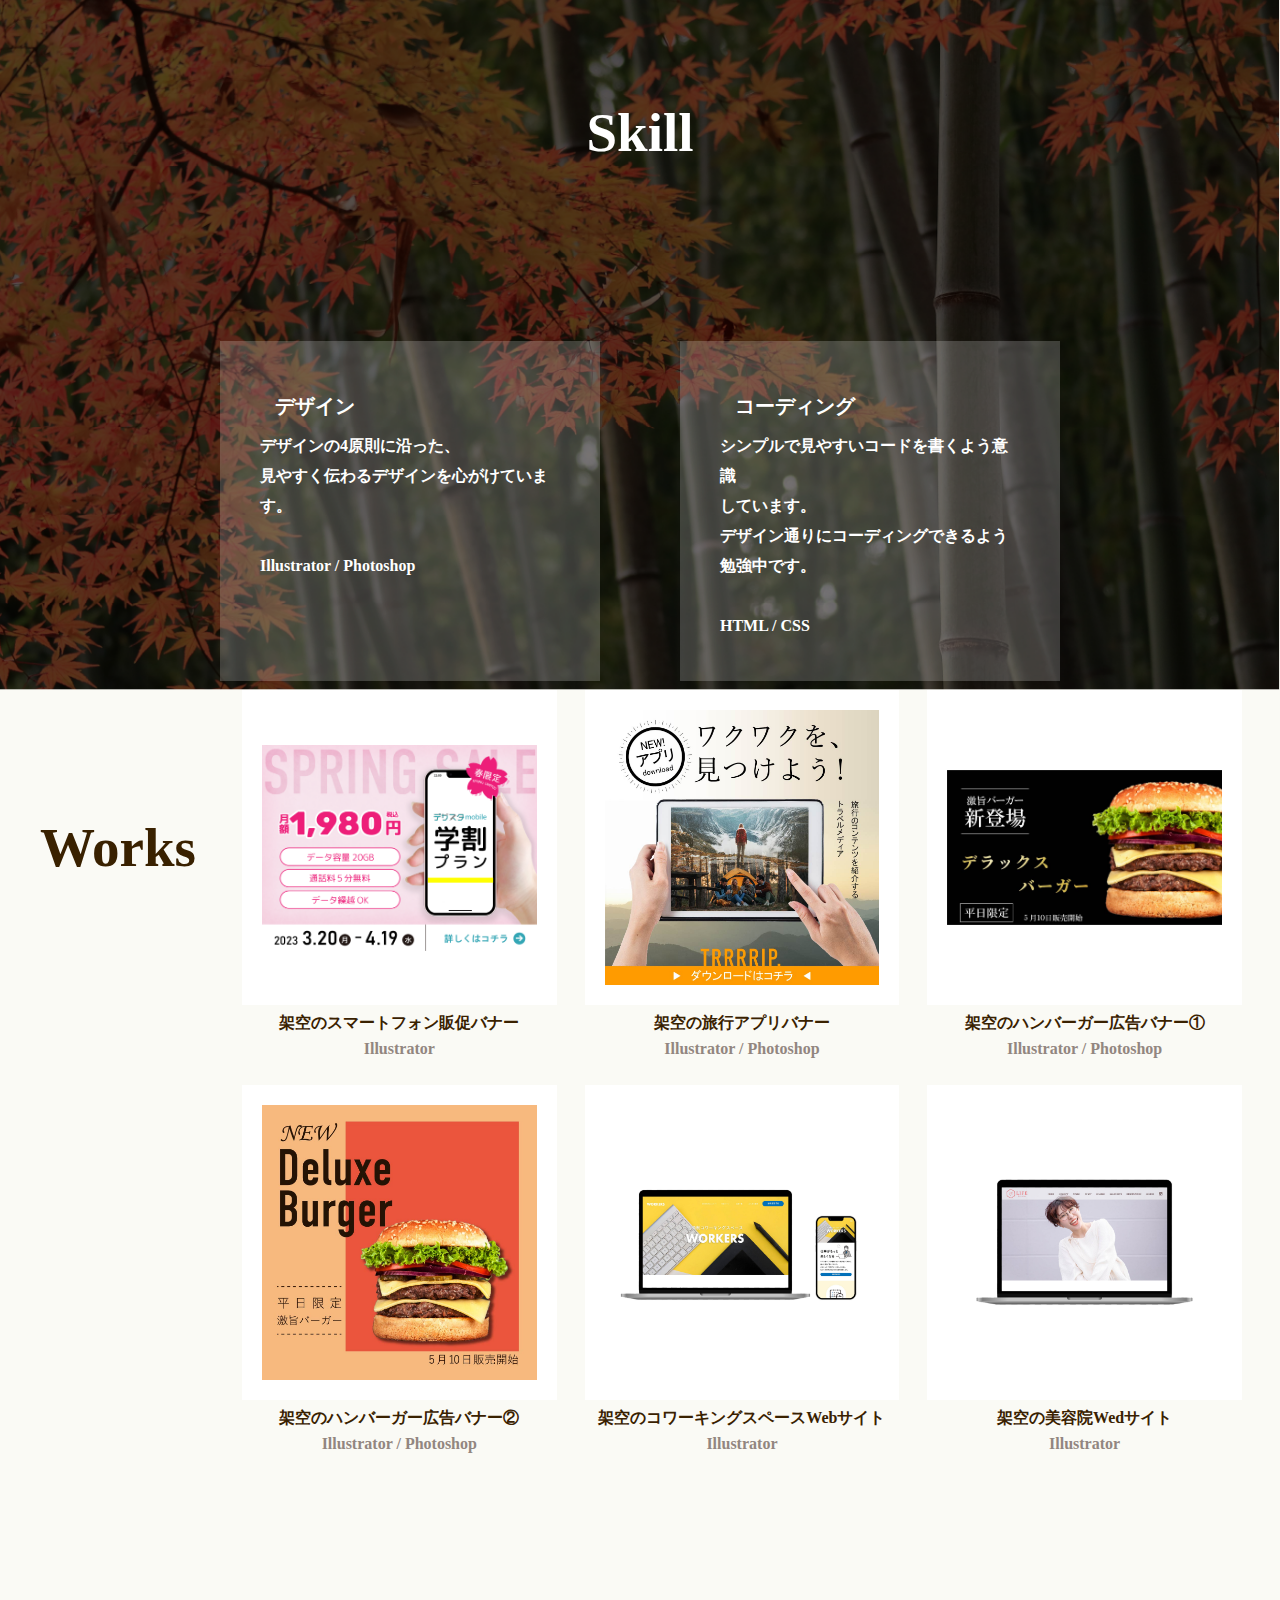
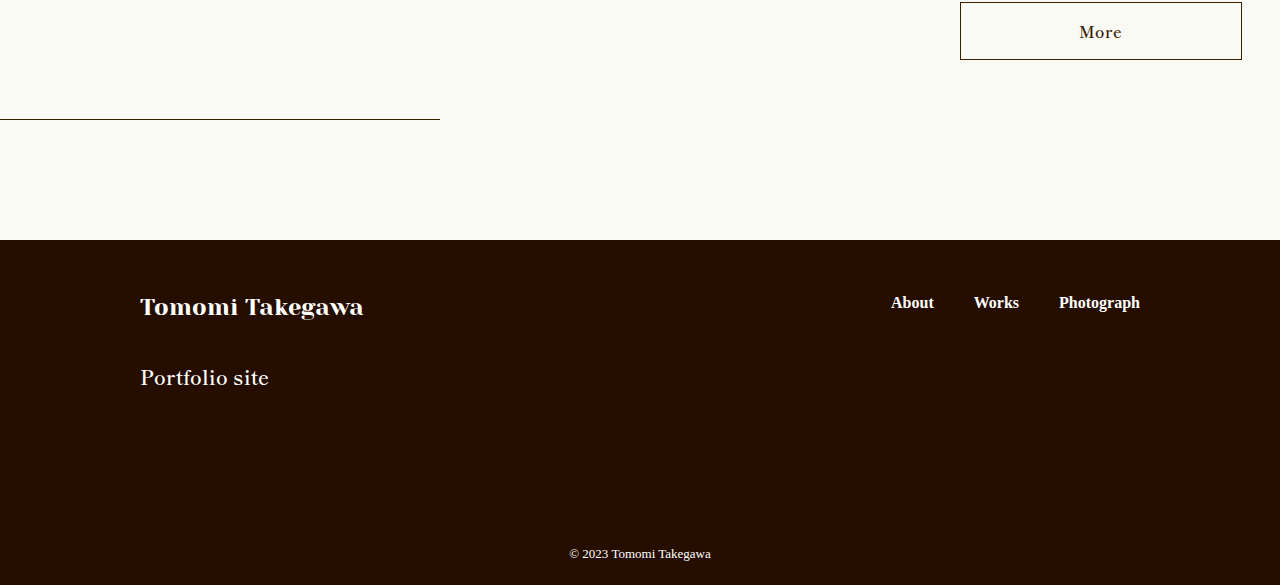
==== commit 8548a247: "1/5" ====
--- a/portfolio_takegawa/index.html
+++ b/portfolio_takegawa/index.html
@@ -29,10 +29,16 @@
 
     <main>
         <div class="fv">
-            <div class="fv_img"><img src="images/top.png" alt="ファーストビュー"></div>
-
             <h1 class="fv_text">Tomomi Takegawa<br>
                 Portfolio site</h1>
+            <div class="fv_img">
+                <picture>
+                    <source srcset="" media="(max-width: 767px)">
+                    <img src="images/top.png" alt="ファーストビュー">
+                </picture>
+            </div>
+
+
         </div>
 
 
@@ -55,10 +61,16 @@
             </div>
         </section>
 
-        <section class="skill_img"><img src="images/skill.png" alt="Skill画像">
+        <section class="skill">
+            <div class="skill_img">
+                <picture>
+                    <source srcset="" media="(max-width: 767px)">
+                    <img src="images/skill.png" alt="Skill画像">
+                </picture>
+            </div>
             <p class="skill_text">Skill</p>
-            <div class="boxwrap">
-                <div class="wrap_pattern1">
+            <div class="skill_inner">
+                <div class="skill_content">
                     <h4>デザイン</h4>
                     <p class="skill_design">
                         デザインの4原則に沿った、<br>
@@ -68,7 +80,7 @@
                     </p>
                 </div>
 
-                <div class="wrap_pattern2">
+                <div class="skill_content">
                     <h4>コーディング</h4>
                     <p class="skill_coding">
                         シンプルで見やすいコードを書くよう意識<br>
@@ -84,51 +96,79 @@
 
         <section class="works">
             <h2 class="heading">Works</h2>
-            <div class="banner">
-                <img src="images/kadai1_smartphone.png" alt="架空のスマートフォン販促バナー">
-                <p class="contents_text">架空のスマートフォン販促バナー</p>
-                <p class="tool">Illustrator</p>
+            <div class="inner">
 
-                <img src="images/kadai2_TRRRRIP.jpg" alt="架空の旅行アプリバナー">
-                <p class="contents_text">架空の旅行アプリバナー</p>
-                <p class="tool">Illustrator / Photoshop</p>
+                <ul class="works_list">
+                    <li><a href="">
+                            <div class="works_img"><img src="images/kadai1_smartphone.png" alt="架空のスマートフォン販促バナー"></div>
+                            <p class="contents_text">架空のスマートフォン販促バナー</p>
+                            <p class="tool">Illustrator</p>
+                        </a></li>
 
-                <img src="images/kadai3_rich.jpg" alt="架空のハンバーガー広告バナーrich">
-                <p class="contents_text">架空のハンバーガー広告バナー①</p>
-                <p class="tool">Illustrator / Photoshop</p>
+                    <li><a href="">
+                            <div class="works_img"><img src="images/kadai2_TRRRRIP.jpg" alt="架空の旅行アプリバナー"></div>
+                            <p class="contents_text">架空の旅行アプリバナー</p>
+                            <p class="tool">Illustrator / Photoshop</p>
 
-                <img src="images/kadai3_pop.jpg" alt="架空のハンバーガー広告バナーpop">
-                <p class="contents_text">架空のハンバーガー広告バナー②</p>
-                <p class="tool">Illustrator / Photoshop</p>
+                        </a></li>
 
-                <img src="images/mock-up_works4.jpg" alt="架空のコワーキングスペースWebサイト">
-                <p class="contents_text">架空のコワーキングスペースWebサイト</p>
-                <p class="tool">Illustrator</p>
+                    <li><a href="">
+                            <div class="works_img"><img src="images/kadai3_rich.jpg" alt="架空のハンバーガー広告バナーrich"></div>
+                            <p class="contents_text">架空のハンバーガー広告バナー①</p>
+                            <p class="tool">Illustrator / Photoshop</p>
 
-                <img src="images/mock-up_works5.jpg" alt="架空の美容院サイト">
-                <p class="contents_text">架空の美容院Wedサイト</p>
-                <p class="tool">Illustrator</p>
+                        </a></li>
 
-                <a class="button" href="works.html">More</a>
+                    <li><a href="">
+                            <div class="works_img"><img src="images/kadai3_pop.jpg" alt="架空のハンバーガー広告バナーpop"></div>
+                            <p class="contents_text">架空のハンバーガー広告バナー②</p>
+                            <p class="tool">Illustrator / Photoshop</p>
+
+                        </a></li>
+
+
+                    <li><a href="">
+                            <div class="works_img"><img src="images/mock-up_works4.jpg" alt="架空のコワーキングスペースWebサイト"></div>
+                            <p class="contents_text">架空のコワーキングスペースWebサイト</p>
+                            <p class="tool">Illustrator</p>
+
+                        </a></li>
+
+                    <li><a href="">
+                            <div class="works_img"><img src="images/mock-up_works5.jpg" alt="架空の美容院サイト"></div>
+                            <p class="contents_text">架空の美容院Wedサイト</p>
+                            <p class="tool">Illustrator</p>
+
+                        </a></li>
+
+                </ul>
+                <a class="btn" href="works.html">More</a>
             </div>
+
+
+
         </section>
+
     </main>
 
-    <footer>
-        <div class="footer_wrap">
-            <div class="header_logo">Tomomi Takegawa</div>
-            <div>Portfolio site</div>
-            <p><small>&copy; 2023 Tomomi Takegawa</small></p>
+    <footer class="footer">
+        <div class="footer_inner">
+
+            <div class="footer_flex">
+                <div class="footer_credit">
+                    <div class="footer_logo">Tomomi Takegawa</div>
+                    <div class="footer_text">Portfolio site</div>
+                </div>
+                <nav class="footer_nav">
+                    <ul>
+                        <li><a href="about.html">About</a></li>
+                        <li><a href="works.html">Works</a></li>
+                        <li><a href="photograph.html">Photograph</a></li>
+                    </ul>
+                </nav>
+            </div>
+            <p class="footer_copy">&copy; 2023 Tomomi Takegawa</p>
         </div>
-
-        <nav class="pc_nav">
-            <ul>
-                <li><a href="about.html">About</a></li>
-                <li><a href="works.html">Works</a></li>
-                <li><a href="photograph.html">Photograph</a></li>
-            </ul>
-        </nav>
-
     </footer>
 
 
--- a/portfolio_takegawa/css/common.css
+++ b/portfolio_takegawa/css/common.css
@@ -11,6 +11,7 @@
 h1,
 h2,
 h3,
+h4,
 p,
 dl,
 dt,
@@ -45,13 +46,6 @@
   border: none;
 }
 
-@media screen and (max-width: 767px) {
-  .header_logo {
-    display: block;
-    padding: 10px;
-  }
-}
-
 /* 共通 */
 body {
   background: #fafaf5;
@@ -68,6 +62,7 @@
   top: 0;
   left: 0;
   width: 100%;
+  padding: 25px;
   box-sizing: border-box;
   z-index: 99;
   background: rgba(255, 255, 255, 0.6);
@@ -76,7 +71,7 @@
 .header_logo {
   font-family: "Yeseva One", cursive;
   font-size: 24px;
-  margin-left: 20px;
+  font-weight: 400;
 }
 
 .pc_nav ul {
@@ -85,11 +80,8 @@
 }
 
 .pc_nav ul li {
-  display: flex;
-  min-width: 105px;
   font-size: 16px;
   color: #392100;
-  margin-top: 36px;
   list-style: none;
   margin-left: 36px;
 }
@@ -102,4 +94,94 @@
 .inner {
   max-width: 1000px;
   margin: 0 auto;
+  padding: 0 30px;
 }
+
+.footer {
+  background-color: #250d00;
+  color: #fff;
+}
+
+.footer_inner {
+  max-width: 1000px;
+  margin: 0 auto;
+  padding: 55px 30px 25px;
+}
+
+.footer_flex {
+  display: flex;
+  justify-content: space-between;
+}
+
+.footer_logo {
+  margin-bottom: 48px;
+  font-family: "Yeseva One", cursive;
+  font-size: 24px;
+  font-weight: 400;
+}
+
+.footer_text {
+  font-size: 20px;
+  font-weight: 600;
+}
+
+.footer_nav ul {
+  display: flex;
+}
+
+.footer_nav ul li + li {
+  margin-left: 40px;
+}
+
+.footer_nav ul li a {
+  color: #fff;
+  font-size: 600;
+}
+
+.footer_copy {
+  margin-top: 160px;
+  font-size: 13px;
+  font-weight: 500;
+  color: #fff;
+  text-align: center;
+}
+
+.btn {
+  display: block;
+  width: 280px;
+  padding: 20px 0;
+  margin: 150px 0 180px auto;
+  border: 1px solid #392100;
+  text-align: center;
+}
+
+@media screen and (max-width: 767px) {
+  .header_wrap {
+    padding: 26px 20px;
+  }
+
+  .header_logo {
+    font-size: 20px;
+  }
+  .pc_nav {
+    display: none;
+  }
+  .footer_nav ul {
+    display: block;
+  }
+  .footer_nav ul li + li {
+    margin-top: 26px;
+    margin-left: 0;
+  }
+  .footer_logo {
+    margin-bottom: 26px;
+    font-size: 10px;
+  }
+  .footer_text {
+    font-size: 14px;
+  }
+  .btn {
+    width: 80%;
+    margin: 40px auto;
+  }
+}
--- a/portfolio_takegawa/css/style.css
+++ b/portfolio_takegawa/css/style.css
@@ -3,25 +3,6 @@
 /*main*/
 .section {
   position: relative;
-}
-
-.fv {
-  position: relative;
-}
-
-.fv_img img {
-  width: 100%;
-}
-
-.fv_text {
-  position: absolute;
-  top: 50%;
-  transform: translateY(-50%);
-  font-size: clamp(30px, 6vw, 60px);
-  font-weight: 800;
-  margin-right: 15%;
-  margin-left: 12%;
-  line-height: 80px;
 }
 
 h2 {
@@ -43,19 +24,83 @@
   background: #392100;
 }
 
+@media screen and (max-width: 767px) {
+  h2 {
+    text-align: center;
+  }
+  h2::before {
+    left: 50%;
+    transform: translateX(-50%);
+  }
+}
+
+/*FV*/
+.fv {
+  position: relative;
+}
+
+.fv_img {
+  width: 100%;
+}
+
+.fv_text {
+  position: absolute;
+  top: 50%;
+  transform: translateY(-50%);
+  font-size: clamp(30px, 6vw, 60px);
+  font-weight: 800;
+  margin-right: 15%;
+  margin-left: 12%;
+  line-height: 1.4;
+}
+
 .heading {
   margin-left: 40px;
 }
 
+@media screen and (max-width: 767px) {
+  .fv_text {
+    position: relative;
+    transform: translateY(0);
+    margin-top: 80px;
+  }
+}
+
 /*Skill*/
+.skill {
+  position: relative;
+}
+
+.skill_img {
+  width: 100%;
+}
+
 .skill_text {
   font-size: 55px;
   font-weight: 800;
   position: absolute;
   transform: translate(-50%, -50%);
   top: 20%;
-  right: 80%;
-  color: #fff;
+  left: 50%;
+  color: #fff;
+}
+
+.skill_inner {
+  position: absolute;
+  top: 50%;
+  left: 50%;
+  transform: translateX(-50%);
+  width: 100%;
+  display: flex;
+  justify-content: space-evenly;
+  max-width: 1000px;
+  margin: 0 auto;
+}
+
+.skill_content {
+  width: 30%;
+  background: rgba(255, 255, 255, 0.2);
+  padding: 40px;
 }
 
 .wrap_pattern1 {
@@ -84,6 +129,7 @@
   margin-bottom: 17%;
 }
 
+/*ここから
 .wrap_pattern1 {
   margin: 50px auto;
   width: 300px;
@@ -92,35 +138,57 @@
   background-color: #fff;
   background: rgba(255, 255, 255, 0.4);
 }
-
 .wrap_pattern2 {
   margin: 50px auto;
   width: 300px;
   padding: 60px 30px;
   border: 0px solid #ddd;
   background-color: #fff;
-  background: rgba(255, 255, 255, 0.4);
-}
+  background: rgba(255, 255, 255, 0.2);
+}
+ここまで消す？*/
 
 h4 {
   color: #fff;
   font-size: 20px;
+  margin: 5%;
 }
 
 .skill_design {
   color: #fff;
+  line-height: 30px;
 }
 
 .skill_coding {
   color: #fff;
-}
-
-.skill_img {
-  position: relative;
+  line-height: 30px;
+}
+
+@media screen and (max-width: 767px) {
+  .skill_inner {
+    display: block;
+  }
+  .skill_content {
+    margin: 0 auto;
+  }
 }
 
 /*works*/
-.banner img {
+.works_list {
+  display: grid;
+  grid-template-columns: repeat(3, 1fr);
+  gap: 28px;
+}
+
+.works_img {
+  display: flex;
+  align-items: center;
+  aspect-ratio: 1/1;
+  padding: 20px;
+  background: #fff;
+}
+
+.item img {
   max-width: 20%;
 }
 
@@ -130,6 +198,29 @@
 }
 
 .tool {
-  font-size: ;
-  color: ;
-}
+  margin-top: 10px;
+  text-align: center;
+  color: #928680;
+}
+
+@media screen and (max-width: 767px) {
+  .works_list {
+    grid-template-columns: repeat(1, 1fr);
+  }
+}
+
+.works {
+  display: flex;
+  flex-wrap: wrap;
+}
+
+.item {
+  padding: 10px;
+  width: 20%;
+  background-color: #fff;
+  border-radius: 10px;
+}
+
+.item:not(:nth-child(3n + 3)) {
+  margin-left: 10%;
+}
